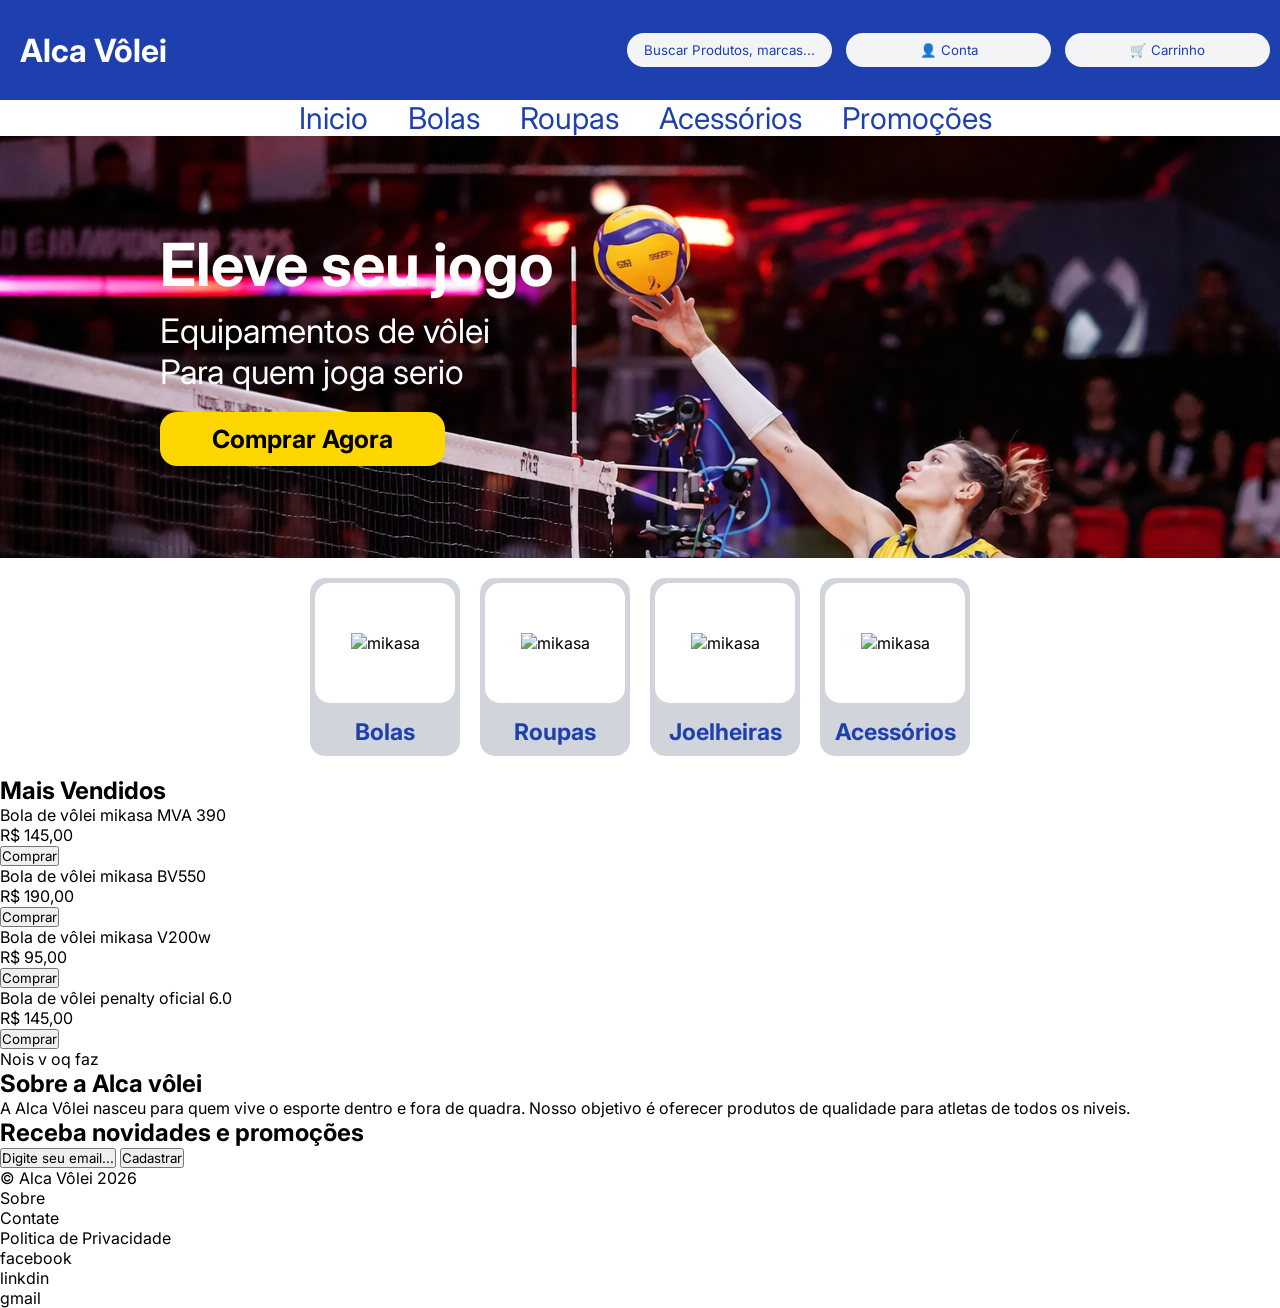
==== index.html @ a42b6f54 "Adicionando o projeto" ====
<!DOCTYPE html>
<html lang="pt-BR">
<head>
    <meta charset="UTF-8">
    <meta name="viewport" content="width=device-width, initial-scale=1.0">
    <title>AlcaVôlei</title>
    <link rel="stylesheet" href="./css/style.css">
</head>
<body>
    <header>
        <h1>Alca Vôlei</h1>
        <div>
            <button>Buscar Produtos, marcas...</button>
            <button>👤 Conta</button>
            <button>🛒 Carrinho</button>
        </div>
    </header>
    <main>
        <section>
            <ul>
                <li>Inicio</li>
                <li>Bolas</li>
                <li>Roupas</li>
                <li>Acessórios</li>
                <li>Promoções</li>
            </ul>
        </section>
        <section class="secaoCartaz">
            <div>
                <h2>Eleve seu jogo</h2>
                <p>Equipamentos de vôlei <br> Para quem joga serio</p>
                <button>Comprar Agora</button>
            </div>
        </section>
        <section class="cardsRapidos">
            <div class="cads">
                <div class="fotoContainer">
                    <img src="https://cdn.vnda.com.br/780x/mikasa/2023/03/03/09_41_13_867_bola_de_voleibol_mikasa_v350w_padrao_fivb_48014010_1_20200925120943.jpg?v=1677847273" alt="mikasa">
                </div>
                <p>Bolas</p>
            </div>
            <div class="cads">
                <div class="fotoContainer">
                    <img src="https://imgcentauro-a.akamaihd.net/230x230/M179DA08A1.jpg" alt="mikasa">
                </div>
                <p>Roupas</p>
            </div>
            <div class="cads">
                <div class="fotoContainer">
                    <img src="https://m.media-amazon.com/images/I/61Yv4VQfVuL.jpg" alt="mikasa">
                </div>
                <p>Joelheiras</p>
            </div>
            <div class="cads">
                <div class="fotoContainer">
                    <img src="https://m.media-amazon.com/images/I/71VRoeWnkaL._AC_UF1000,1000_QL80_.jpg" alt="mikasa">
                </div>
                <p>Acessórios</p>
            </div>
        </section>
        <section>
            <h2>Mais Vendidos</h2>
            <div>
                <div>
                    <p>Bola de vôlei mikasa
                        MVA 390
                    </p>
                    <p>R$ 145,00</p>
                    <button>Comprar</button>
                </div>
                <div>
                    <p>Bola de vôlei mikasa
                        BV550
                    </p>
                    <p>R$ 190,00</p>
                    <button>Comprar</button>
                </div>
                <div>
                    <p>Bola de vôlei mikasa
                        V200w
                    </p>
                    <p>R$ 95,00</p>
                    <button>Comprar</button>
                </div>
                <div>
                    <p>Bola de vôlei penalty
                        oficial 6.0
                    </p>
                    <p>R$ 145,00</p>
                    <button>Comprar</button>
                </div>
            </div>
        </section>
        <section>
            <p>Nois v oq faz</p>
        </section>
        <section>
            <h2>Sobre a Alca vôlei</h2>
            <p>A Alca Vôlei nasceu para quem vive o esporte dentro e fora de quadra.
                Nosso objetivo é oferecer produtos de qualidade para atletas de todos os niveis.
            </p>
        </section>
        <section>
            <h2>Receba novidades e promoções</h2>
            <button>Digite seu email...</button>
            <button>Cadastrar</button>
        </section>
    </main>
    <footer>
        <p>© Alca Vôlei 2026</p>
        <p>Sobre</p>
        <p>Contate</p>
        <p>Politica de Privacidade</p>
        <div>
            facebook
        </div>
        <div>
            linkdin
        </div>
        <div>
            gmail
        </div>
    </footer>
</body>
</html>
---- css/style.css ----
@import url('https://fonts.googleapis.com/css2?family=Inter:ital,opsz,wght@0,14..32,100..900;1,14..32,100..900&display=swap');

* {
    margin: 0;
    padding: 0;
    box-sizing: border-box;
    font-family: inter;
}

header {
    background-color: #1E40AF;
    color: #FFFFFF;
    display: flex;
    flex-direction: row;
    justify-content: space-between;
    height: 100px;
    align-items: center;
}

header h1 {
    margin-left: 20px;
}

header button {
    background-color: #F3F4F6;
    color: #1E40AF;
    border: none;
}

header div button {
    width: 205px;
    height: 34px;
    border-radius: 20px;
    margin-right: 10px;
}

ul {
    display: flex;
    flex-direction: row;
    justify-content: center;
    gap: 30px;
}

ul li {
    list-style: none;
    padding-left: 10px;
    color: #1E40AF;
    font-size: 30px;
}

.secaoCartaz {
    background-image: url("../img/IMGfundo.png");
    background-repeat: no-repeat;
    height: 422px;
    color: #FFFFFF;
    display: flex;
    align-items: center;
}

.secaoCartaz div {
    width: 70%;
    padding-left: 160px;
}

.secaoCartaz div h2 {
    font-size: 59.43px;
}

.secaoCartaz div p {
    margin-top: 10px;
    font-size: 33.74px;
}

.secaoCartaz div button {
    width: 285px;
    height: 54px;
    border-radius: 17px;
    margin-right: 10px;
    border: none;
    margin-top: 20px;
    background-color: #FFD700;
    font-size: 25px;
    font-weight: bold;
}

.cardsRapidos {
    display: flex;
    gap: 20px;
    justify-content: center;
    padding: 20px;
}

.cads {
    display: flex;
    flex-direction: column;
    width: 150px;
    background-color: #D1D5DB;
    border-radius: 15px;
    overflow: hidden;
    text-align: center;
}

.fotoContainer {
    background-color: #FFFFFF;
    padding: 10px;
    height: 120px;
    display: flex;
    align-items: center;
    justify-content: center;
    border-radius: 15px;
    margin: 5px;
}

.cads img {
    max-width: 100%;
    max-height: 100%;
    object-fit: contain;
}

.cads p {
    margin: 10px 0;
    font-weight: bold;
    color: #1E40AF;
    font-size: 23px;
}
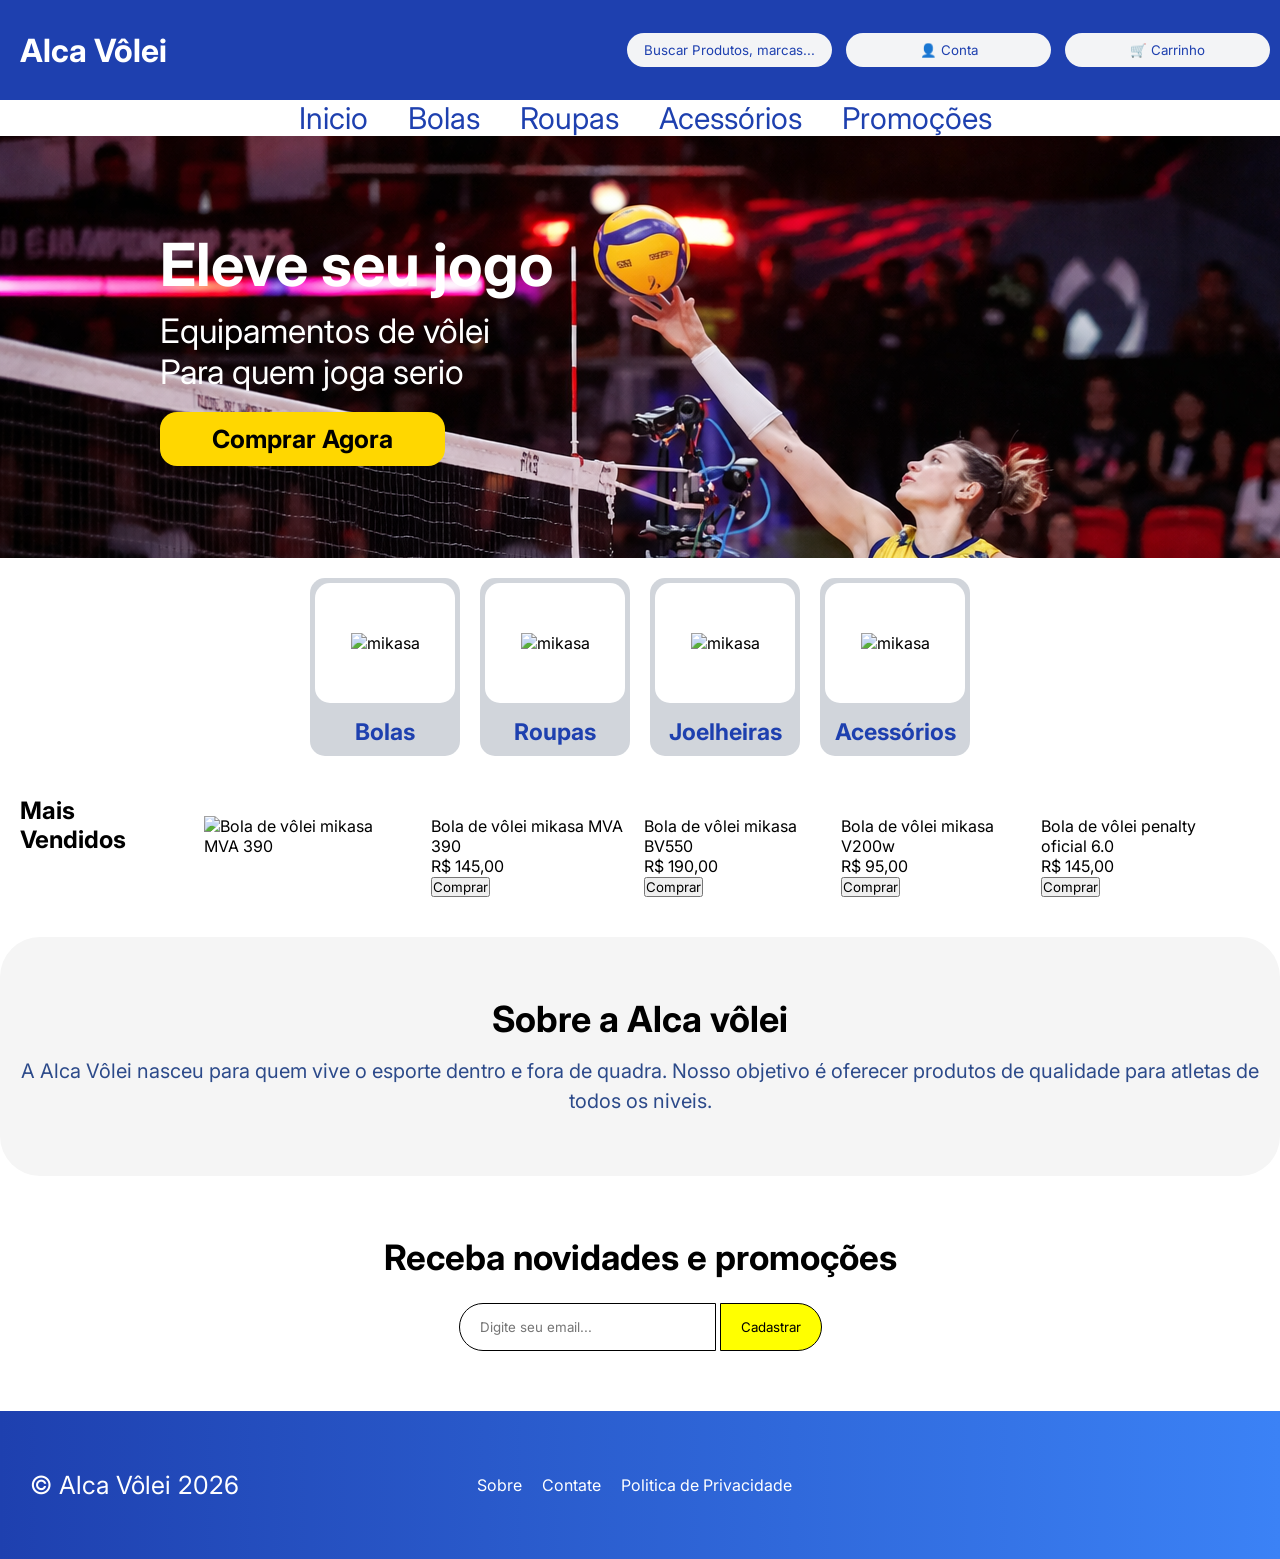
==== commit 247b99fd: "estilização das ultimas section" ====
--- a/index.html
+++ b/index.html
@@ -58,9 +58,14 @@
                 <p>Acessórios</p>
             </div>
         </section>
-        <section>
+        
+        <section class="maisVendidos">
             <h2>Mais Vendidos</h2>
-            <div>
+            
+            <div class="maisVendidos">
+                <div class="">
+                    <img src="https://cdn.vnda.com.br/mikasa/2023/03/03/09_41_13_438_bola_de_volei_mikasa_mva390_padrao_fivb_47650181_1_20200925120744.jpg?v=1677847273" alt="Bola de vôlei mikasa MVA 390">
+                </div>
                 <div>
                     <p>Bola de vôlei mikasa
                         MVA 390
@@ -68,6 +73,7 @@
                     <p>R$ 145,00</p>
                     <button>Comprar</button>
                 </div>
+                
                 <div>
                     <p>Bola de vôlei mikasa
                         BV550
@@ -91,34 +97,31 @@
                 </div>
             </div>
         </section>
-        <section>
-            <p>Nois v oq faz</p>
-        </section>
-        <section>
+        <section class="sobre">
             <h2>Sobre a Alca vôlei</h2>
             <p>A Alca Vôlei nasceu para quem vive o esporte dentro e fora de quadra.
                 Nosso objetivo é oferecer produtos de qualidade para atletas de todos os niveis.
             </p>
         </section>
-        <section>
+        <section class="info">
             <h2>Receba novidades e promoções</h2>
-            <button>Digite seu email...</button>
-            <button>Cadastrar</button>
+            <div>
+                <input placeholder="Digite seu email..." type="email">
+                <button>Cadastrar</button>
+            </div>
         </section>
     </main>
     <footer>
-        <p>© Alca Vôlei 2026</p>
+        <p class="alca">© Alca Vôlei 2026</p>
+        <div class="informacao">
         <p>Sobre</p>
         <p>Contate</p>
         <p>Politica de Privacidade</p>
-        <div>
-            facebook
-        </div>
-        <div>
-            linkdin
-        </div>
-        <div>
-            gmail
+    </div>
+        <div class="links">
+            <img class="face" src="https://upload.wikimedia.org/wikipedia/commons/c/cd/Facebook_logo_%28square%29.png" alt="">
+            <img class="din" src="https://store-images.s-microsoft.com/image/apps.31120.9007199266245564.44dc7699-748d-4c34-ba5e-d04eb48f7960.bc4172bd-63f0-455a-9acd-5457f44e4473?h=210" alt="">
+            <img class="gmail" src="https://encrypted-tbn0.gstatic.com/images?q=tbn:ANd9GcS4vtphMtxRWfK6nO2CIbGfSETyEs79Dr6oPw&s" alt="">
         </div>
     </footer>
 </body>
--- a/css/style.css
+++ b/css/style.css
@@ -123,3 +123,103 @@
     color: #1E40AF;
     font-size: 23px;
 }
+
+.sobre {
+    background-color: #f5f5f5;
+    padding: 60px 20px;
+    text-align: center;
+    border-radius: 40px;
+}
+
+.sobre h2 {
+    font-size: 36px;
+    color: black;
+    margin-bottom: 15px;
+}
+
+.sobre p {
+    font-size: 20px;
+    color: #2c4a8a;
+    margin: 0 auto;
+    line-height: 1.5;
+}
+
+.info {
+    padding: 60px 30px;
+    text-align: center;      
+}
+
+.info h2 {
+    margin-bottom: 25px;
+    font-size: 35px;
+}
+
+.info input {
+    padding: 15px 20px 15px;
+    border: none;
+    border: solid 0.5px;
+    border-top-left-radius: 30px;
+    border-bottom-left-radius: 30px;
+}
+
+.info button {
+    padding: 15px 20px 15px;
+    border-top-right-radius: 30px;
+    border-bottom-right-radius: 30px;
+    border: none;
+    border: solid 0.1px;
+    background-color: yellow;
+}
+
+.maisVendidos {
+    display: flex;
+    gap: 20px;
+    justify-content: center;
+    padding: 20px;
+}
+
+.maisVendidos img {
+    width: 100px;
+}
+
+footer {
+    background-image: linear-gradient(to right, #1E40AF, #3B82F6);
+    color: white;
+    display: flex;
+    flex-direction: row;
+    justify-content: space-between;
+    align-items: center;
+    height: 148px;
+}
+
+.informacao {
+    display: flex;
+    gap: 20px;
+}
+
+.links {
+    display: flex;
+    gap: 20px;
+}
+
+.face {
+    width: 60px;
+    border-radius: 50px;
+    
+}
+
+.din {
+    width: 60px;
+    border-radius: 50px;
+}
+
+.gmail {
+    width: 60px;
+    border-radius: 50px;
+    margin-right: 30px;
+}
+
+.alca {
+    font-size: 25px;
+    padding-left: 30px;
+}
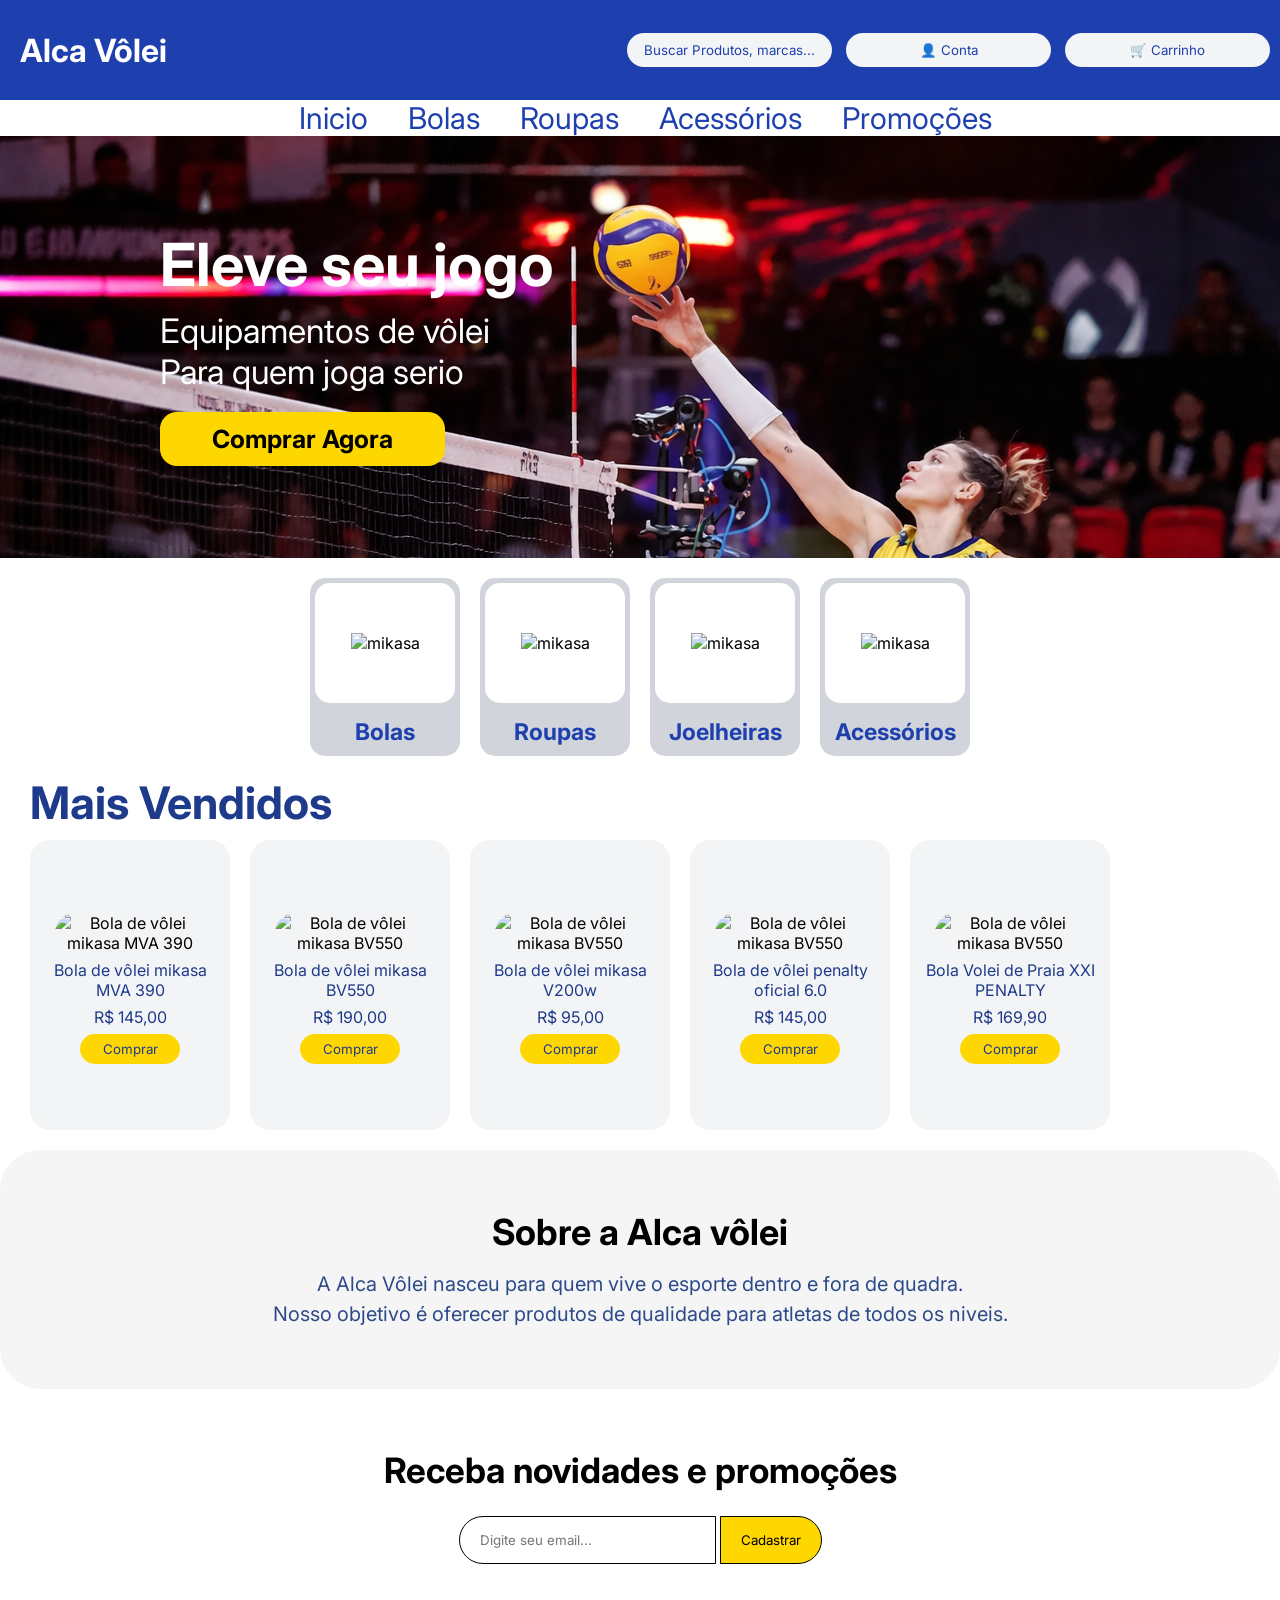
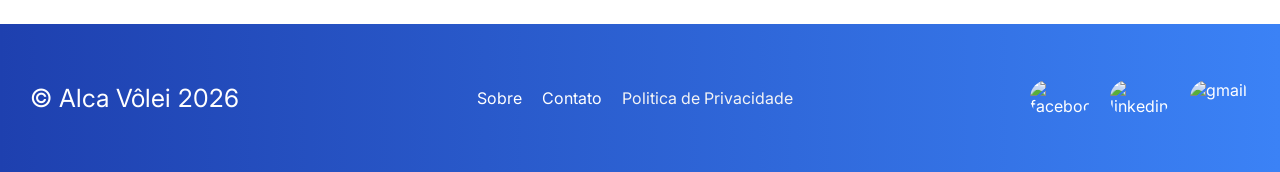
==== commit 3a164305: "mais vendidos finalizado" ====
--- a/index.html
+++ b/index.html
@@ -18,92 +18,118 @@
     <main>
         <section>
             <ul>
-                <li>Inicio</li>
-                <li>Bolas</li>
-                <li>Roupas</li>
-                <li>Acessórios</li>
-                <li>Promoções</li>
+                <li><a href="./index.html">Inicio</a></li>
+                <li><a href="">Bolas</a></li>
+                <li><a href="">Roupas</a></li>
+                <li><a href="">Acessórios</a></li>
+                <li><a href="">Promoções</a></li>
             </ul>
         </section>
-        <section class="secaoCartaz">
+        <section class="cartaz">
             <div>
                 <h2>Eleve seu jogo</h2>
                 <p>Equipamentos de vôlei <br> Para quem joga serio</p>
                 <button>Comprar Agora</button>
             </div>
         </section>
-        <section class="cardsRapidos">
-            <div class="cads">
+        <section class="categorias-atalho">
+            <div class="card-categoria">
                 <div class="fotoContainer">
                     <img src="https://cdn.vnda.com.br/780x/mikasa/2023/03/03/09_41_13_867_bola_de_voleibol_mikasa_v350w_padrao_fivb_48014010_1_20200925120943.jpg?v=1677847273" alt="mikasa">
                 </div>
                 <p>Bolas</p>
             </div>
-            <div class="cads">
+            <div class="card-categoria">
                 <div class="fotoContainer">
                     <img src="https://imgcentauro-a.akamaihd.net/230x230/M179DA08A1.jpg" alt="mikasa">
                 </div>
                 <p>Roupas</p>
             </div>
-            <div class="cads">
+            <div class="card-categoria">
                 <div class="fotoContainer">
                     <img src="https://m.media-amazon.com/images/I/61Yv4VQfVuL.jpg" alt="mikasa">
                 </div>
                 <p>Joelheiras</p>
             </div>
-            <div class="cads">
+            <div class="card-categoria">
                 <div class="fotoContainer">
                     <img src="https://m.media-amazon.com/images/I/71VRoeWnkaL._AC_UF1000,1000_QL80_.jpg" alt="mikasa">
                 </div>
                 <p>Acessórios</p>
             </div>
         </section>
-        
-        <section class="maisVendidos">
+        <section class="vitrine-destaque">
             <h2>Mais Vendidos</h2>
-            
-            <div class="maisVendidos">
-                <div class="">
-                    <img src="https://cdn.vnda.com.br/mikasa/2023/03/03/09_41_13_438_bola_de_volei_mikasa_mva390_padrao_fivb_47650181_1_20200925120744.jpg?v=1677847273" alt="Bola de vôlei mikasa MVA 390">
+            <div class="card-venda">
+                <div class="produto-item">
+                    <div class="box-img">
+                        <img src="https://cdn.vnda.com.br/mikasa/2023/03/03/09_41_13_438_bola_de_volei_mikasa_mva390_padrao_fivb_47650181_1_20200925120744.jpg?v=1677847273" alt="Bola de vôlei mikasa MVA 390">
+                    </div>
+                    <div class="info-venda">
+                        <p>Bola de vôlei mikasa <br>
+                            MVA 390
+                        </p>
+                        <p class="preco">R$ 145,00</p>
+                        <button>Comprar</button>
+                    </div>
                 </div>
-                <div>
-                    <p>Bola de vôlei mikasa
-                        MVA 390
-                    </p>
-                    <p>R$ 145,00</p>
-                    <button>Comprar</button>
+                <div class="produto-item">
+                    <div class="box-img">
+                        <img src="https://rihappy.vtexassets.com/arquivos/ids/6520570-800-auto?v=638622243681170000&width=800&height=auto&aspect=true" alt="Bola de vôlei mikasa BV550">
+                    </div>
+                    <div class="info-venda">
+                        <p>Bola de vôlei mikasa
+                            BV550
+                        </p>
+                        <p class="preco">R$ 190,00</p>
+                        <button>Comprar</button>
+                    </div>
                 </div>
-                
-                <div>
-                    <p>Bola de vôlei mikasa
-                        BV550
-                    </p>
-                    <p>R$ 190,00</p>
-                    <button>Comprar</button>
+                <div class="produto-item">
+                    <div class="box-img">
+                        <img src="https://www.atacadoaesportiva.com.br/wp-content/uploads/2021/03/v200w.jpg" alt="Bola de vôlei mikasa BV550">
+                    </div>
+                    <div class="info-venda">
+                        <p>Bola de vôlei mikasa
+                            V200w
+                        </p>
+                        <p class="preco">R$ 95,00</p>
+                        <button>Comprar</button>
+                    </div>
                 </div>
-                <div>
-                    <p>Bola de vôlei mikasa
-                        V200w
-                    </p>
-                    <p>R$ 95,00</p>
-                    <button>Comprar</button>
+                <div class="produto-item">
+                    <div class="box-img">
+                        <img src="https://carrefourbr.vtexassets.com/arquivos/ids/3736542/MP22416282_1.jpg?v=637282741994600000" alt="Bola de vôlei mikasa BV550">
+                    </div>
+                    <div class="info-venda">
+                        <p>Bola de vôlei penalty
+                            oficial 6.0
+                        </p>
+                        <p class="preco">R$ 145,00</p>
+                        <button>Comprar</button>
+                    </div>
                 </div>
-                <div>
-                    <p>Bola de vôlei penalty
-                        oficial 6.0
-                    </p>
-                    <p>R$ 145,00</p>
-                    <button>Comprar</button>
+                <div class="produto-item">
+                    <div class="box-img">
+                        <img src="https://images.tcdn.com.br/img/img_prod/1233679/bola_volei_de_praia_xxi_521320_penalty_3431_1_129218fdca8a23920ca0b16a8da51310.jpg" alt="Bola de vôlei mikasa BV550">
+                    </div>
+                    <div class="info-venda">
+                        <p>Bola Volei de Praia XXI 
+                            PENALTY
+                        </p>
+                        <p class="preco">R$ 169,90</p>
+                        <button>Comprar</button>
+                    </div>
                 </div>
             </div>
         </section>
         <section class="sobre">
             <h2>Sobre a Alca vôlei</h2>
-            <p>A Alca Vôlei nasceu para quem vive o esporte dentro e fora de quadra.
+            <p>A Alca Vôlei nasceu para quem vive o esporte dentro e fora de quadra. <br>
                 Nosso objetivo é oferecer produtos de qualidade para atletas de todos os niveis.
             </p>
         </section>
-        <section class="info">
+        <section class="login">
             <h2>Receba novidades e promoções</h2>
             <div>
                 <input placeholder="Digite seu email..." type="email">
@@ -113,15 +139,15 @@
     </main>
     <footer>
         <p class="alca">© Alca Vôlei 2026</p>
-        <div class="informacao">
-        <p>Sobre</p>
-        <p>Contate</p>
-        <p>Politica de Privacidade</p>
-    </div>
+        <div class="paginas">
+            <p>Sobre</p>
+            <p>Contato</p>
+            <p><a href="https://www.amazon.com.br/gp/help/customer/display.html?nodeId=GX7NJQ4ZB8MHFRNJ&ld=NSGoogle&ldStackingCodes=NSGoogle&initialSessionID=147-3253742-1198221&pageName=BR:SD:SOA-others">Politica de Privacidade</a></p>
+        </div>
         <div class="links">
-            <img class="face" src="https://upload.wikimedia.org/wikipedia/commons/c/cd/Facebook_logo_%28square%29.png" alt="">
-            <img class="din" src="https://store-images.s-microsoft.com/image/apps.31120.9007199266245564.44dc7699-748d-4c34-ba5e-d04eb48f7960.bc4172bd-63f0-455a-9acd-5457f44e4473?h=210" alt="">
-            <img class="gmail" src="https://encrypted-tbn0.gstatic.com/images?q=tbn:ANd9GcS4vtphMtxRWfK6nO2CIbGfSETyEs79Dr6oPw&s" alt="">
+            <img class="face" src="https://upload.wikimedia.org/wikipedia/commons/c/cd/Facebook_logo_%28square%29.png" alt="facebook">
+            <img class="din" src="https://store-images.s-microsoft.com/image/apps.31120.9007199266245564.44dc7699-748d-4c34-ba5e-d04eb48f7960.bc4172bd-63f0-455a-9acd-5457f44e4473?h=210" alt="linkedin">
+            <img class="gmail" src="https://encrypted-tbn0.gstatic.com/images?q=tbn:ANd9GcS4vtphMtxRWfK6nO2CIbGfSETyEs79Dr6oPw&s" alt="gmail">
         </div>
     </footer>
 </body>
--- a/css/style.css
+++ b/css/style.css
@@ -41,14 +41,24 @@
     gap: 30px;
 }
 
-ul li {
+li {
     list-style: none;
     padding-left: 10px;
     color: #1E40AF;
     font-size: 30px;
 }
 
-.secaoCartaz {
+li a {
+    text-decoration: none;
+    color: #1e40af;
+    transition: 0.3;
+}
+
+li a:hover {
+    color: #FFD700;
+}
+
+.cartaz {
     background-image: url("../img/IMGfundo.png");
     background-repeat: no-repeat;
     height: 422px;
@@ -57,21 +67,21 @@
     align-items: center;
 }
 
-.secaoCartaz div {
+.cartaz div {
     width: 70%;
     padding-left: 160px;
 }
 
-.secaoCartaz div h2 {
+.cartaz div h2 {
     font-size: 59.43px;
 }
 
-.secaoCartaz div p {
+.cartaz div p {
     margin-top: 10px;
     font-size: 33.74px;
 }
 
-.secaoCartaz div button {
+.cartaz div button {
     width: 285px;
     height: 54px;
     border-radius: 17px;
@@ -81,16 +91,22 @@
     background-color: #FFD700;
     font-size: 25px;
     font-weight: bold;
-}
-
-.cardsRapidos {
+    cursor: pointer;
+    transition: 0.3s ease;
+}
+
+.cartaz div button:hover {
+    transform: scale(1.1);
+}
+
+.categorias-atalho {
     display: flex;
     gap: 20px;
     justify-content: center;
     padding: 20px;
 }
 
-.cads {
+.card-categoria {
     display: flex;
     flex-direction: column;
     width: 150px;
@@ -98,6 +114,12 @@
     border-radius: 15px;
     overflow: hidden;
     text-align: center;
+    cursor: pointer;
+    transition: 0.3s ease;
+}
+
+.card-categoria:hover {
+    transform: scale(1.1);
 }
 
 .fotoContainer {
@@ -111,13 +133,13 @@
     margin: 5px;
 }
 
-.cads img {
+.card-categoria img {
     max-width: 100%;
     max-height: 100%;
     object-fit: contain;
 }
 
-.cads p {
+.card-categoria p {
     margin: 10px 0;
     font-weight: bold;
     color: #1E40AF;
@@ -129,6 +151,7 @@
     padding: 60px 20px;
     text-align: center;
     border-radius: 40px;
+    margin-top: 20px;
 }
 
 .sobre h2 {
@@ -144,17 +167,17 @@
     line-height: 1.5;
 }
 
-.info {
+.login {
     padding: 60px 30px;
     text-align: center;      
 }
 
-.info h2 {
+.login h2 {
     margin-bottom: 25px;
     font-size: 35px;
 }
 
-.info input {
+.login input {
     padding: 15px 20px 15px;
     border: none;
     border: solid 0.5px;
@@ -162,25 +185,90 @@
     border-bottom-left-radius: 30px;
 }
 
-.info button {
+.login button {
     padding: 15px 20px 15px;
     border-top-right-radius: 30px;
     border-bottom-right-radius: 30px;
     border: none;
     border: solid 0.1px;
-    background-color: yellow;
-}
-
-.maisVendidos {
-    display: flex;
+    background-color: #FFD700;
+}
+
+.vitrine-destaque {
+    display: flex;
+    flex-direction: column;
+    padding-left: 30px;
+}
+
+.vitrine-destaque h2 {
+    color: #1E3a8a;
+    font-size: 44.8px;
+    
+}
+
+.card-venda {
+    display: flex;
+    flex-direction: row;
     gap: 20px;
-    justify-content: center;
-    padding: 20px;
-}
-
-.maisVendidos img {
+    margin-top: 10px;
+}
+
+.produto-item {
+    display: flex;
+    flex-direction: column;
+    background-color: #F3F4F6;
+    width: 200px;
+    height: 290px;
+    border-radius: 20px;
+    overflow: hidden;
+    text-align: center;
+    align-items: center;
+    justify-content: center;
+    cursor: pointer;
+    transition: 0.3s ease;
+}
+
+.produto-item:hover {
+    transform: scale(1.1);
+}
+
+.box-img {
+    max-width: 75%;
+    max-height: 100%;
+    object-fit: contain;
+
+}
+
+.box-img img {
+    width: 100%;
+    border-radius: 20px;
+    margin-top: 7px;
+}
+
+.info-venda {
+    margin-top: 7px;
+    justify-content: center;
+    align-items: center;
+}
+
+.info-venda {
+    color: #1E3a8a;
+}
+
+.preco {
+    margin-top: 7px;
+}
+
+.info-venda button {
+    background-color: #FFD700;
+    border: none;
     width: 100px;
-}
+    height: 30px;
+    border-radius: 20px;
+    color: #1E3a8a;
+    margin-top: 7px;
+}
+
 
 footer {
     background-image: linear-gradient(to right, #1E40AF, #3B82F6);
@@ -192,9 +280,19 @@
     height: 148px;
 }
 
-.informacao {
+.paginas {
     display: flex;
     gap: 20px;
+}
+
+.paginas a {
+    text-decoration: none;
+    color: #F3F4F6;
+}
+
+.alca {
+    font-size: 25px;
+    padding-left: 30px;
 }
 
 .links {
@@ -218,8 +316,3 @@
     border-radius: 50px;
     margin-right: 30px;
 }
-
-.alca {
-    font-size: 25px;
-    padding-left: 30px;
-}
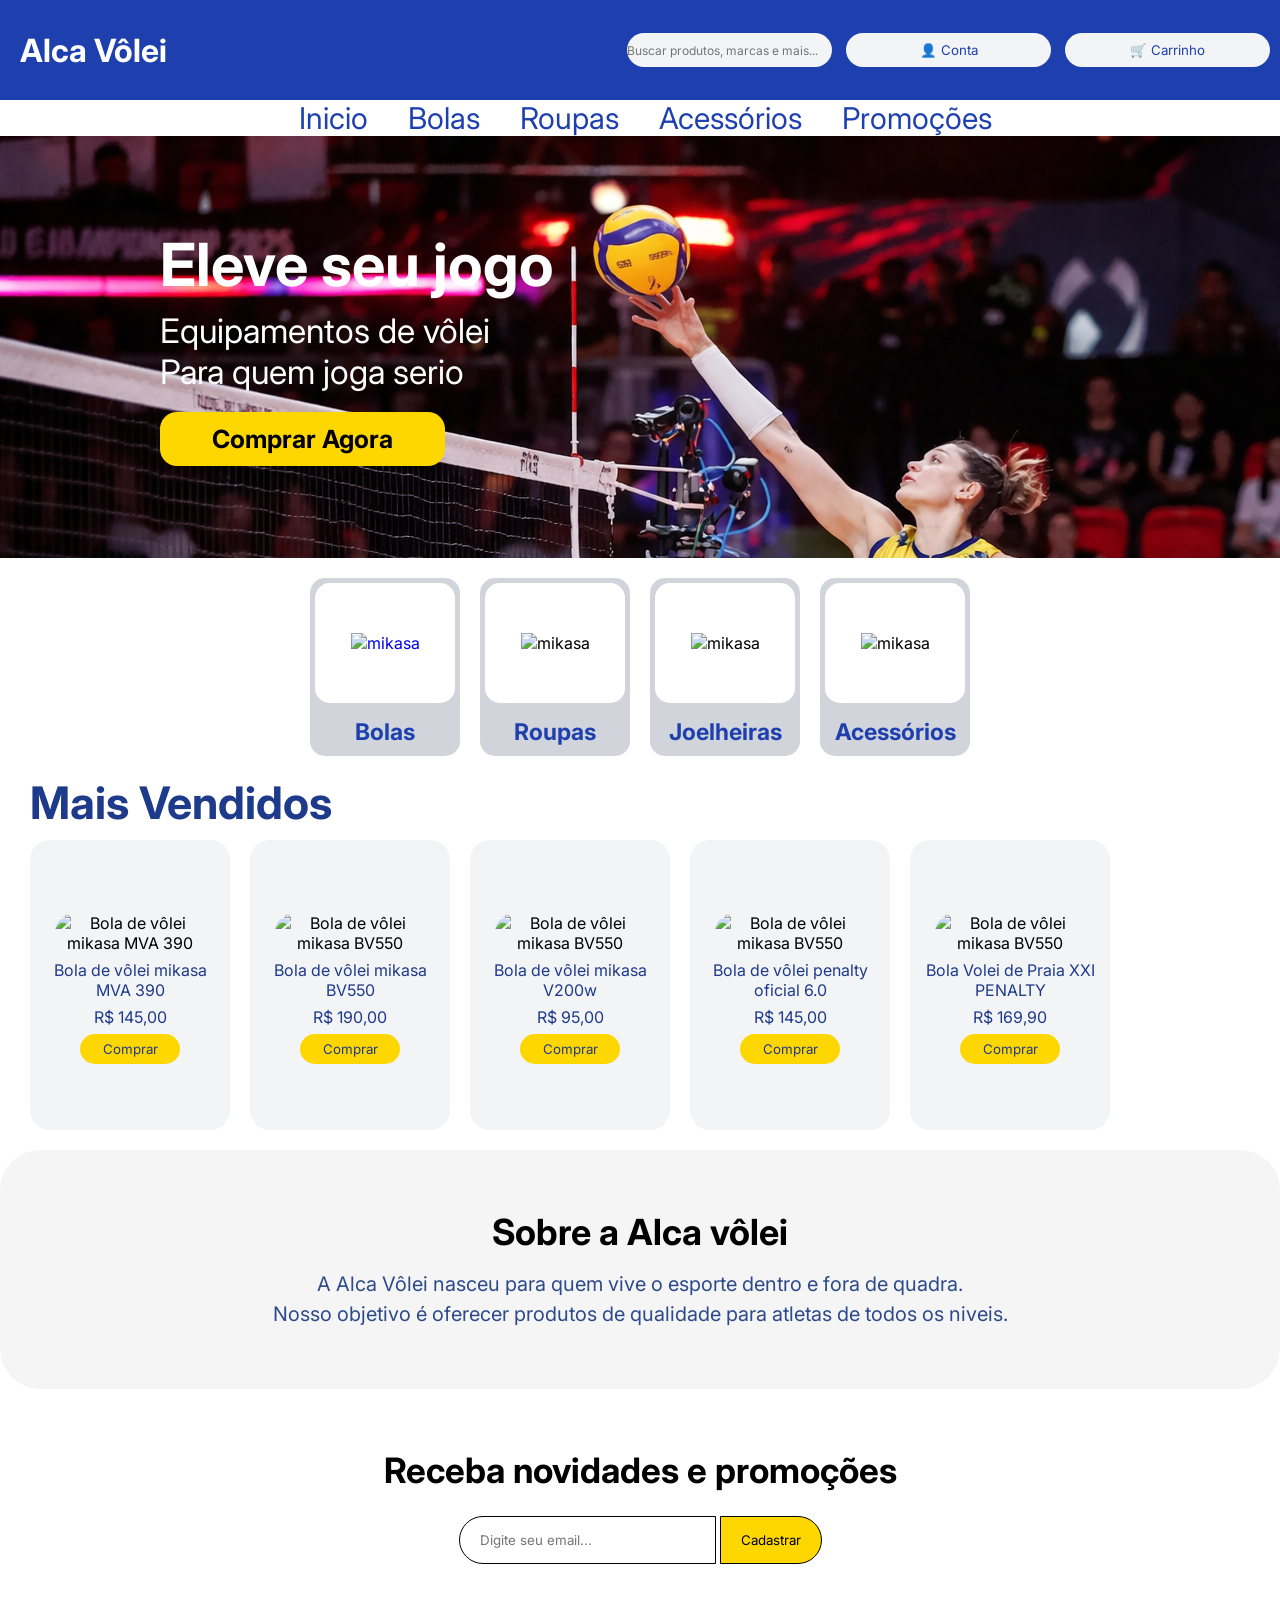
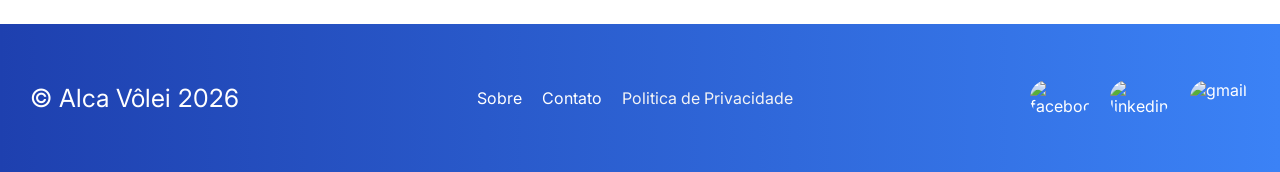
==== commit 84f5a315: "Adicionando a pagina login, pagina bolas finalizada" ====
--- a/index.html
+++ b/index.html
@@ -10,8 +10,8 @@
     <header>
         <h1>Alca Vôlei</h1>
         <div>
-            <button>Buscar Produtos, marcas...</button>
-            <button>👤 Conta</button>
+            <input type="text" placeholder="Buscar produtos, marcas e mais...">
+            <a href="./paginas/login.html"><button>👤 Conta</button></a>
             <button>🛒 Carrinho</button>
         </div>
     </header>
@@ -19,7 +19,7 @@
         <section>
             <ul>
                 <li><a href="./index.html">Inicio</a></li>
-                <li><a href="">Bolas</a></li>
+                <li><a href="./paginas/bolas.html">Bolas</a></li>
                 <li><a href="">Roupas</a></li>
                 <li><a href="">Acessórios</a></li>
                 <li><a href="">Promoções</a></li>
@@ -33,12 +33,14 @@
             </div>
         </section>
         <section class="categorias-atalho">
-            <div class="card-categoria">
-                <div class="fotoContainer">
-                    <img src="https://cdn.vnda.com.br/780x/mikasa/2023/03/03/09_41_13_867_bola_de_voleibol_mikasa_v350w_padrao_fivb_48014010_1_20200925120943.jpg?v=1677847273" alt="mikasa">
-                </div>
-                <p>Bolas</p>
-            </div>
+            <a href="./paginas/bolas.html">
+                    <div class="card-categoria">
+                        <div class="fotoContainer">
+                            <img src="https://cdn.vnda.com.br/780x/mikasa/2023/03/03/09_41_13_867_bola_de_voleibol_mikasa_v350w_padrao_fivb_48014010_1_20200925120943.jpg?v=1677847273" alt="mikasa">
+                        </div>
+                        <p>Bolas</p>
+                    </div>
+            </a>
             <div class="card-categoria">
                 <div class="fotoContainer">
                     <img src="https://imgcentauro-a.akamaihd.net/230x230/M179DA08A1.jpg" alt="mikasa">
--- a/css/style.css
+++ b/css/style.css
@@ -21,10 +21,18 @@
     margin-left: 20px;
 }
 
+header input {
+    background-color: #F3F4F6;
+    color: #1E40AF;
+    border: none;
+    cursor: pointer;
+}
+
 header button {
     background-color: #F3F4F6;
     color: #1E40AF;
     border: none;
+    cursor: pointer;
 }
 
 header div button {
@@ -32,6 +40,14 @@
     height: 34px;
     border-radius: 20px;
     margin-right: 10px;
+}
+
+header div input {
+    width: 205px;
+    height: 34px;
+    border-radius: 20px;
+    margin-right: 10px;
+    font-size: 12px;
 }
 
 ul {
@@ -104,6 +120,10 @@
     gap: 20px;
     justify-content: center;
     padding: 20px;
+}
+
+.categorias-atalho a {
+    text-decoration: none;
 }
 
 .card-categoria {
@@ -192,6 +212,7 @@
     border: none;
     border: solid 0.1px;
     background-color: #FFD700;
+    cursor: pointer;
 }
 
 .vitrine-destaque {
@@ -249,9 +270,6 @@
     margin-top: 7px;
     justify-content: center;
     align-items: center;
-}
-
-.info-venda {
     color: #1E3a8a;
 }
 
@@ -267,6 +285,7 @@
     border-radius: 20px;
     color: #1E3a8a;
     margin-top: 7px;
+    cursor: pointer;
 }
 
 
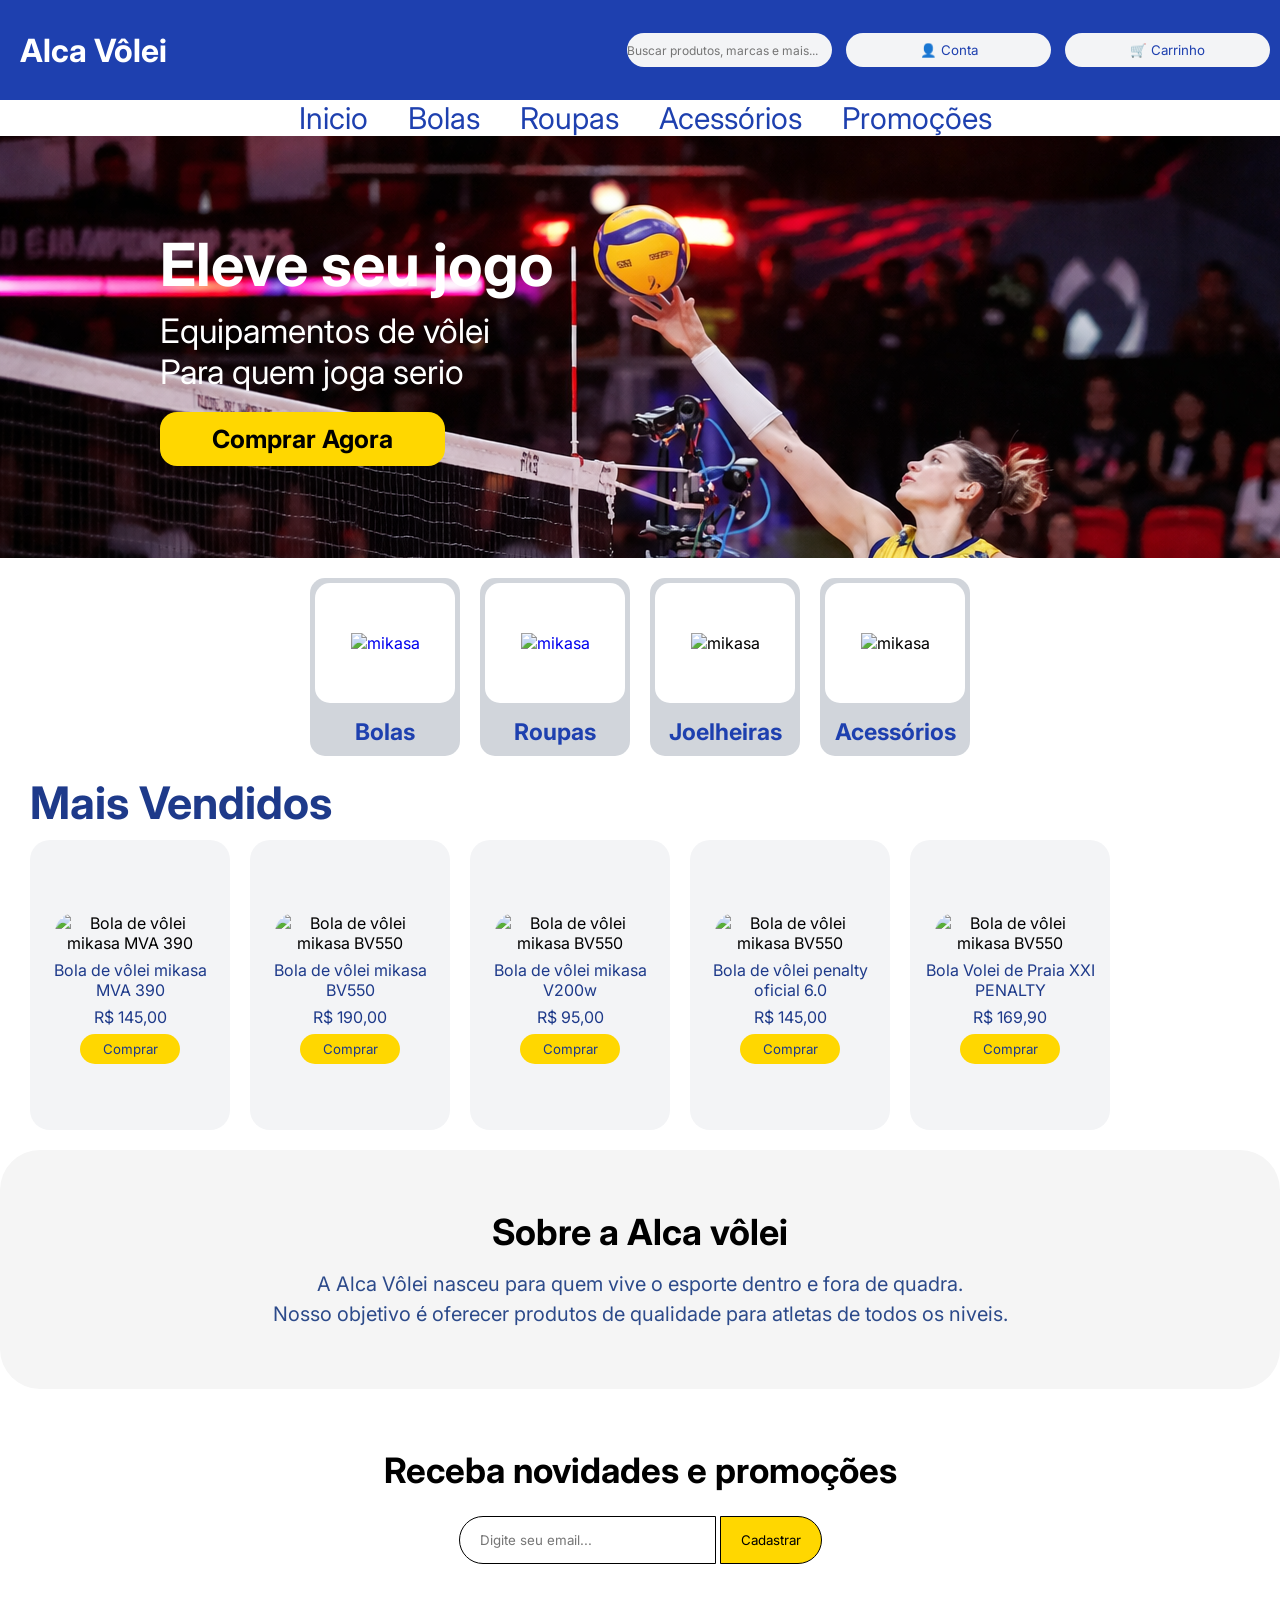
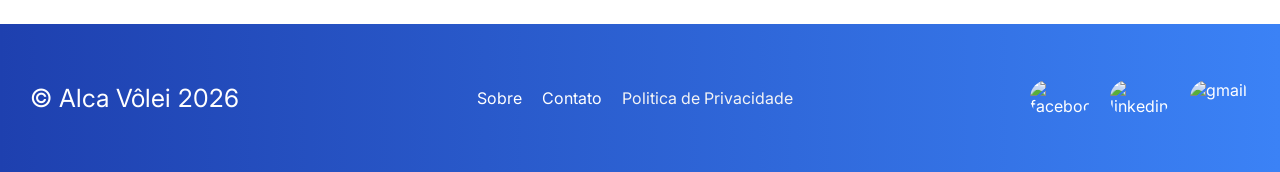
==== commit 12796b1c: "Finalizado a pagina de roupas" ====
--- a/index.html
+++ b/index.html
@@ -20,7 +20,7 @@
             <ul>
                 <li><a href="./index.html">Inicio</a></li>
                 <li><a href="./paginas/bolas.html">Bolas</a></li>
-                <li><a href="">Roupas</a></li>
+                <li><a href="./paginas/roupas.html">Roupas</a></li>
                 <li><a href="">Acessórios</a></li>
                 <li><a href="">Promoções</a></li>
             </ul>
@@ -41,12 +41,14 @@
                         <p>Bolas</p>
                     </div>
             </a>
-            <div class="card-categoria">
-                <div class="fotoContainer">
-                    <img src="https://imgcentauro-a.akamaihd.net/230x230/M179DA08A1.jpg" alt="mikasa">
+            <a href="./paginas/roupas.html">
+                <div class="card-categoria">
+                    <div class="fotoContainer">
+                        <img src="https://imgcentauro-a.akamaihd.net/230x230/M179DA08A1.jpg" alt="mikasa">
+                    </div>
+                    <p>Roupas</p>
                 </div>
-                <p>Roupas</p>
-            </div>
+            </a>
             <div class="card-categoria">
                 <div class="fotoContainer">
                     <img src="https://m.media-amazon.com/images/I/61Yv4VQfVuL.jpg" alt="mikasa">
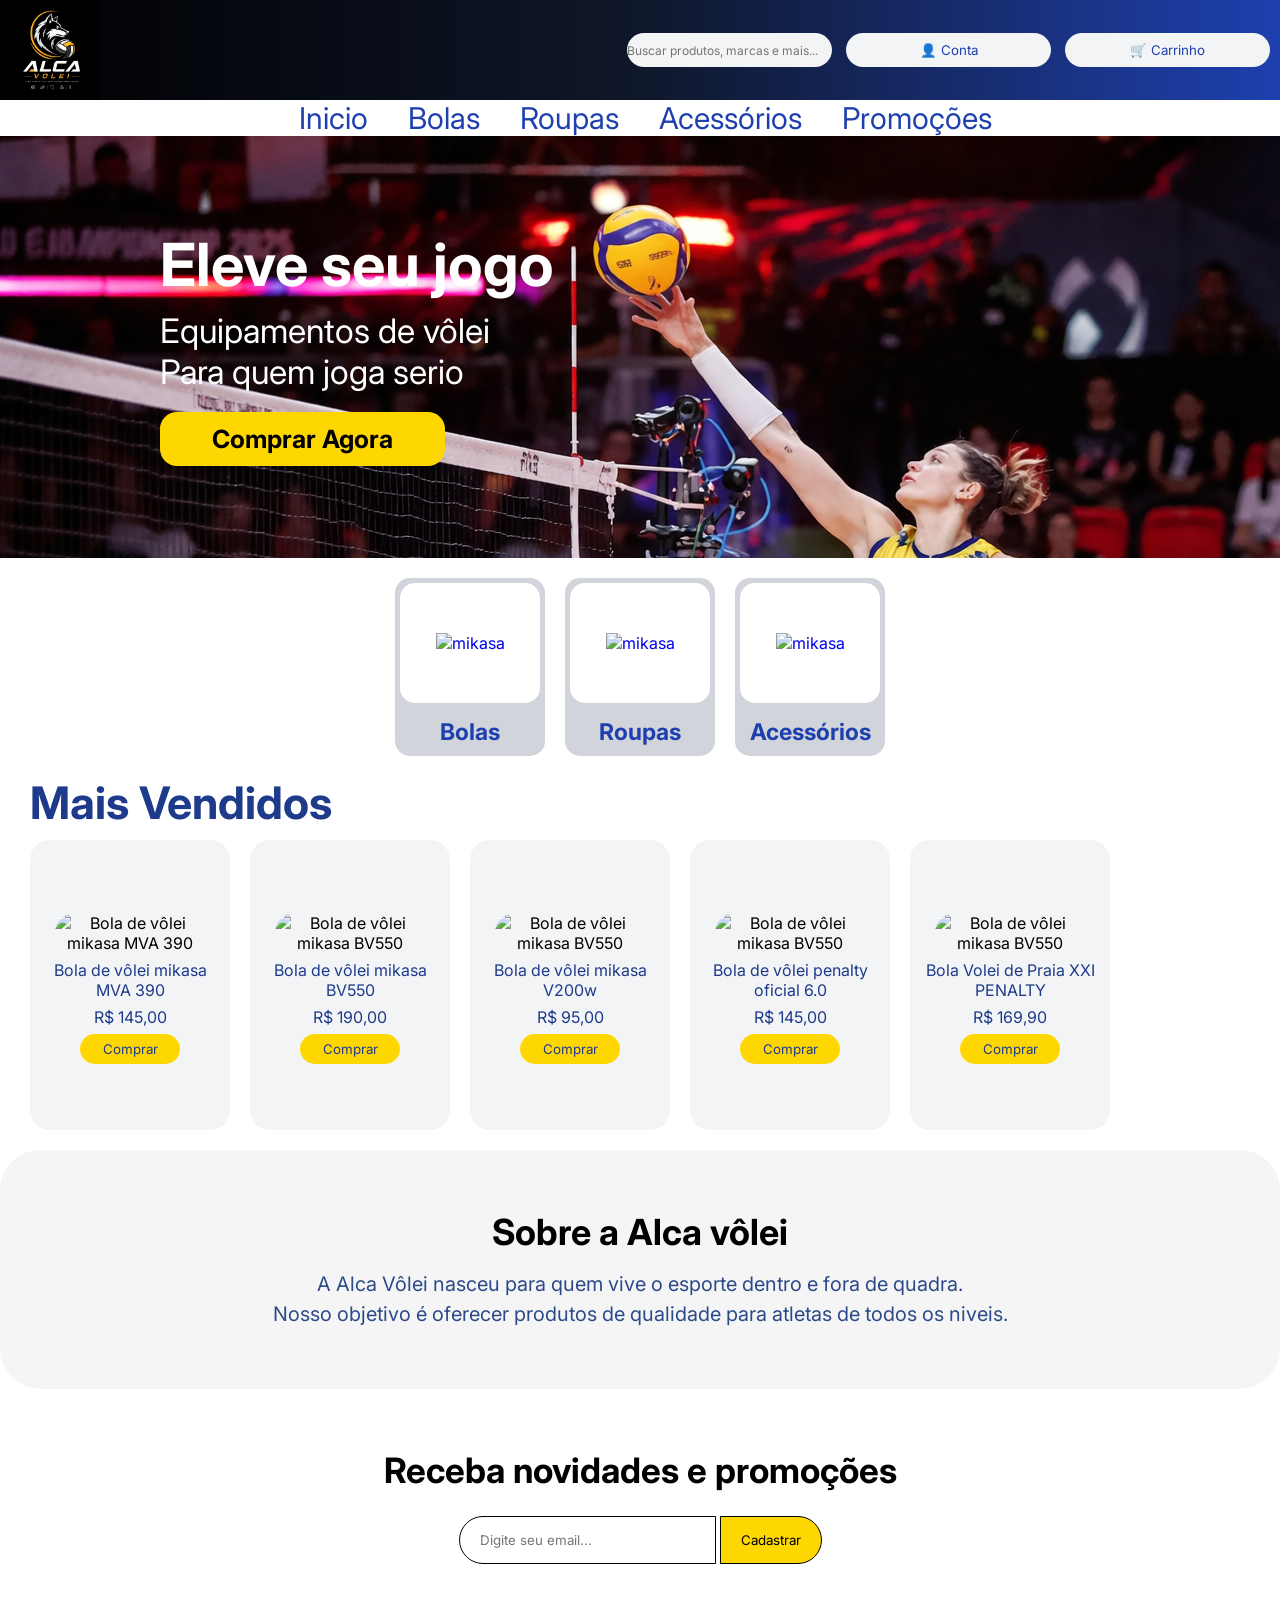
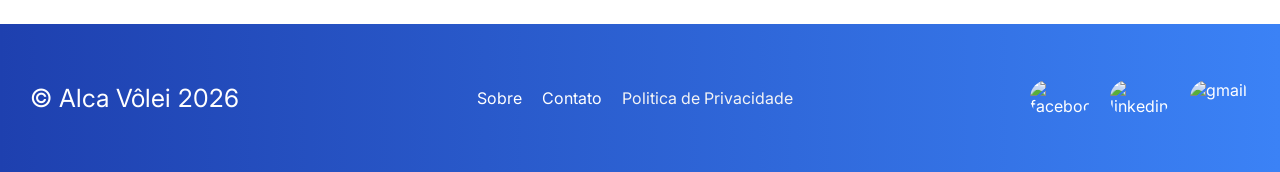
==== commit f8bd2d31: "Ajuste do header" ====
--- a/index.html
+++ b/index.html
@@ -8,10 +8,10 @@
 </head>
 <body>
     <header>
-        <h1>Alca Vôlei</h1>
+        <img src="./img/logo-AlcaVolei.jpeg" alt="logo">
         <div>
             <input type="text" placeholder="Buscar produtos, marcas e mais...">
-            <a href="./paginas/login.html"><button>👤 Conta</button></a>
+            <a href="./pages/login.html"><button>👤 Conta</button></a>
             <button>🛒 Carrinho</button>
         </div>
     </header>
@@ -19,9 +19,9 @@
         <section>
             <ul>
                 <li><a href="./index.html">Inicio</a></li>
-                <li><a href="./paginas/bolas.html">Bolas</a></li>
-                <li><a href="./paginas/roupas.html">Roupas</a></li>
-                <li><a href="">Acessórios</a></li>
+                <li><a href="./pages/bolas.html">Bolas</a></li>
+                <li><a href="./pages/roupas.html">Roupas</a></li>
+                <li><a href="./pages/acessorios.html">Acessórios</a></li>
                 <li><a href="">Promoções</a></li>
             </ul>
         </section>
@@ -33,7 +33,7 @@
             </div>
         </section>
         <section class="categorias-atalho">
-            <a href="./paginas/bolas.html">
+            <a href="./pages/bolas.html">
                     <div class="card-categoria">
                         <div class="fotoContainer">
                             <img src="https://cdn.vnda.com.br/780x/mikasa/2023/03/03/09_41_13_867_bola_de_voleibol_mikasa_v350w_padrao_fivb_48014010_1_20200925120943.jpg?v=1677847273" alt="mikasa">
@@ -41,7 +41,7 @@
                         <p>Bolas</p>
                     </div>
             </a>
-            <a href="./paginas/roupas.html">
+            <a href="./pages/roupas.html">
                 <div class="card-categoria">
                     <div class="fotoContainer">
                         <img src="https://imgcentauro-a.akamaihd.net/230x230/M179DA08A1.jpg" alt="mikasa">
@@ -49,18 +49,12 @@
                     <p>Roupas</p>
                 </div>
             </a>
-            <div class="card-categoria">
-                <div class="fotoContainer">
-                    <img src="https://m.media-amazon.com/images/I/61Yv4VQfVuL.jpg" alt="mikasa">
-                </div>
-                <p>Joelheiras</p>
-            </div>
-            <div class="card-categoria">
+            <a href="./pages/acessorios.html"><div class="card-categoria">
                 <div class="fotoContainer">
                     <img src="https://m.media-amazon.com/images/I/71VRoeWnkaL._AC_UF1000,1000_QL80_.jpg" alt="mikasa">
                 </div>
                 <p>Acessórios</p>
-            </div>
+            </div></a>
         </section>
         <section class="vitrine-destaque">
             <h2>Mais Vendidos</h2>
--- a/css/style.css
+++ b/css/style.css
@@ -8,7 +8,7 @@
 }
 
 header {
-    background-color: #1E40AF;
+    background: linear-gradient(to right, #000000, #0f172a, #1E40AF);
     color: #FFFFFF;
     display: flex;
     flex-direction: row;
@@ -17,8 +17,8 @@
     align-items: center;
 }
 
-header h1 {
-    margin-left: 20px;
+header img {
+    width: 100px;
 }
 
 header input {
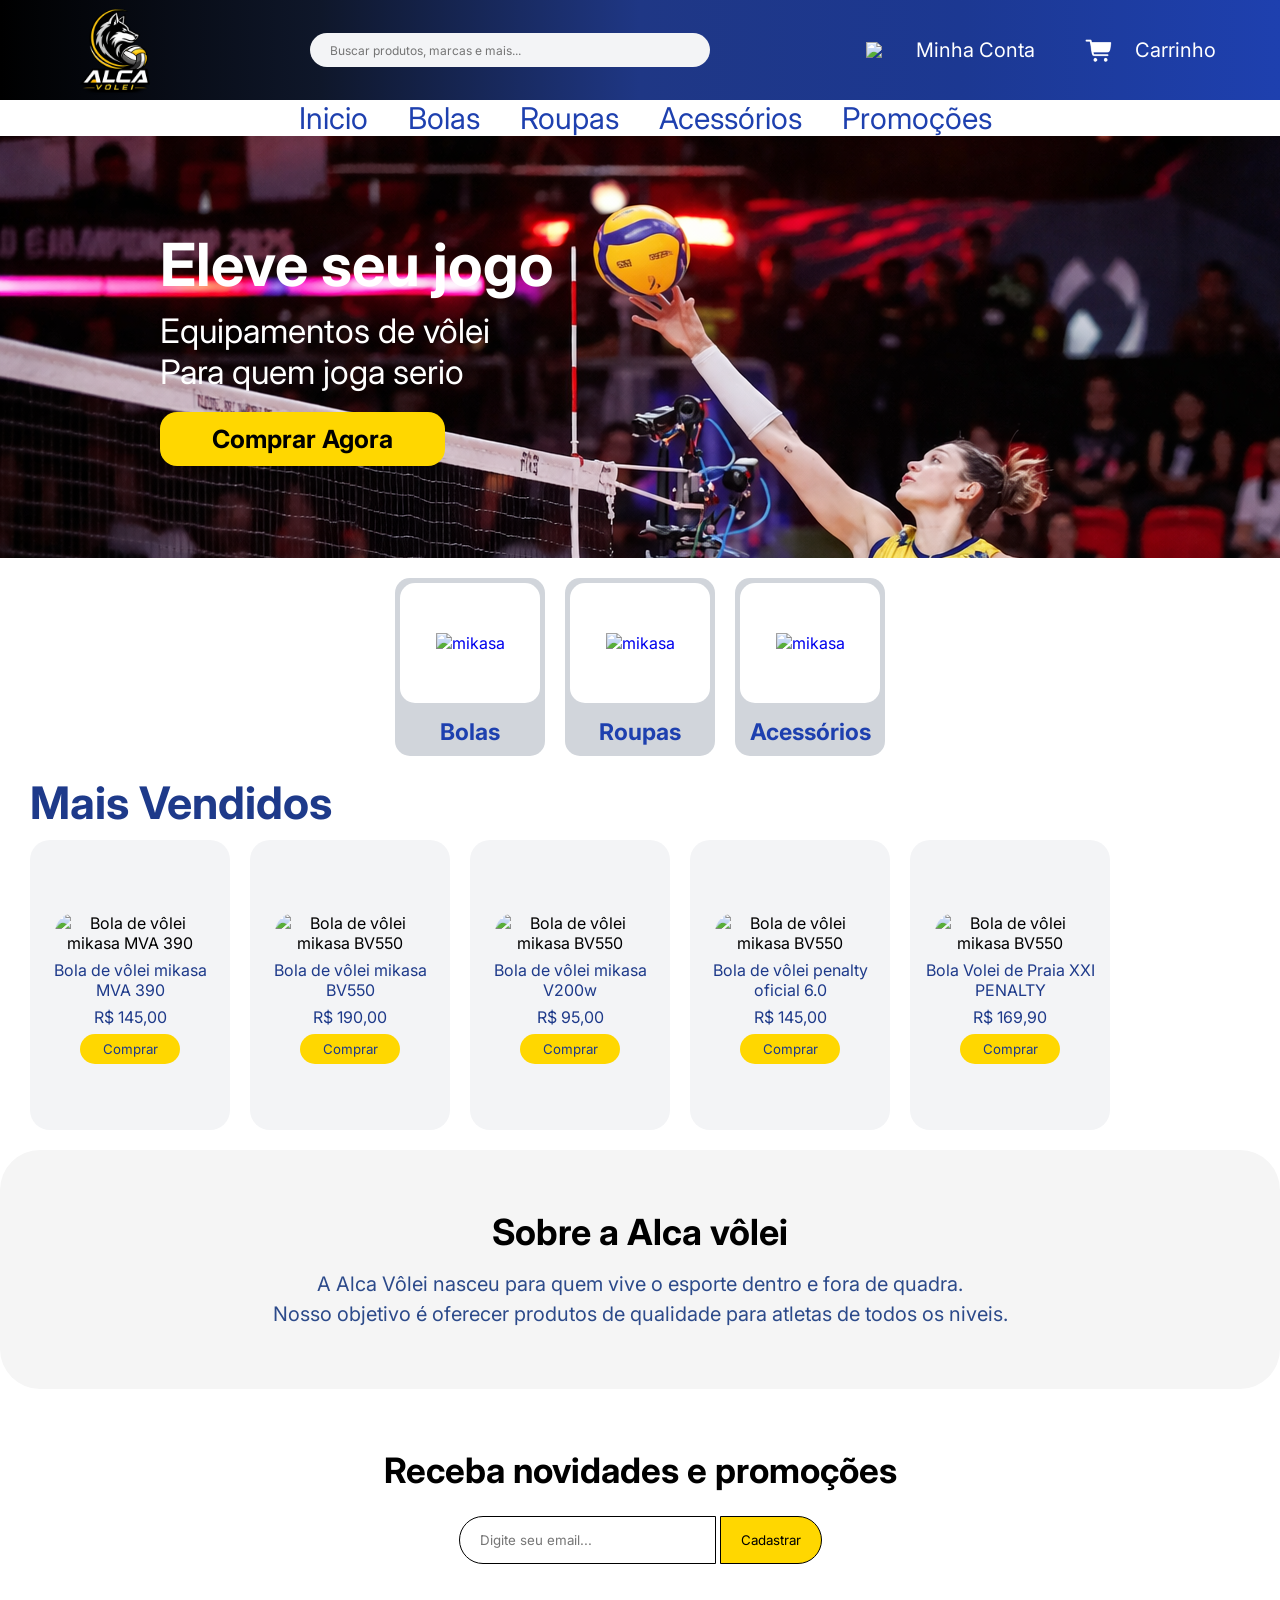
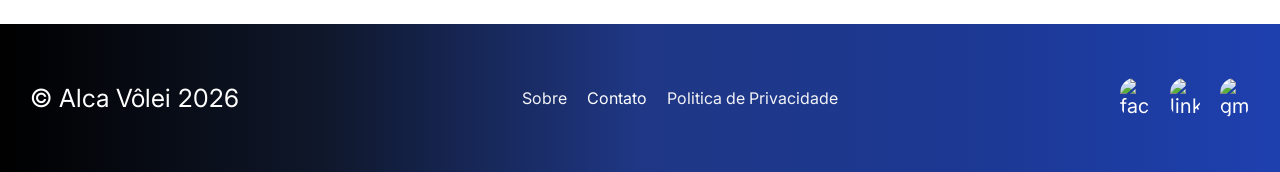
==== commit 78923e8e: "Adicionando a pagina sobre" ====
--- a/index.html
+++ b/index.html
@@ -8,12 +8,20 @@
 </head>
 <body>
     <header>
-        <img src="./img/logo-AlcaVolei.jpeg" alt="logo">
-        <div>
-            <input type="text" placeholder="Buscar produtos, marcas e mais...">
-            <a href="./pages/login.html"><button>👤 Conta</button></a>
-            <button>🛒 Carrinho</button>
-        </div>
+        <img class="logo" src="./img/AlcaVolei-Logo.png" alt="logo">
+            <div>
+                <input type="text" placeholder="Buscar produtos, marcas e mais...">
+            </div>
+            <div class="dados">
+                    <a href="./pages/login.html" class="links">
+                        <img src="https://img.icons8.com/m_rounded/512w/FFFFFF/person-male.png">
+                        <span>Minha Conta</span>
+                    </a>
+                    <a href="#" class="links">
+                        <img src="./img/icons-carrinho.png">
+                        <span>Carrinho</span>
+                    </a>
+            </div>
     </header>
     <main>
         <section>
@@ -22,7 +30,7 @@
                 <li><a href="./pages/bolas.html">Bolas</a></li>
                 <li><a href="./pages/roupas.html">Roupas</a></li>
                 <li><a href="./pages/acessorios.html">Acessórios</a></li>
-                <li><a href="">Promoções</a></li>
+                <li><a href="#">Promoções</a></li>
             </ul>
         </section>
         <section class="cartaz">
@@ -34,12 +42,12 @@
         </section>
         <section class="categorias-atalho">
             <a href="./pages/bolas.html">
-                    <div class="card-categoria">
-                        <div class="fotoContainer">
-                            <img src="https://cdn.vnda.com.br/780x/mikasa/2023/03/03/09_41_13_867_bola_de_voleibol_mikasa_v350w_padrao_fivb_48014010_1_20200925120943.jpg?v=1677847273" alt="mikasa">
-                        </div>
-                        <p>Bolas</p>
+                <div class="card-categoria">
+                    <div class="fotoContainer">
+                        <img src="https://cdn.vnda.com.br/780x/mikasa/2023/03/03/09_41_13_867_bola_de_voleibol_mikasa_v350w_padrao_fivb_48014010_1_20200925120943.jpg?v=1677847273" alt="mikasa">
                     </div>
+                    <p>Bolas</p>
+                </div>
             </a>
             <a href="./pages/roupas.html">
                 <div class="card-categoria">
@@ -49,12 +57,14 @@
                     <p>Roupas</p>
                 </div>
             </a>
-            <a href="./pages/acessorios.html"><div class="card-categoria">
-                <div class="fotoContainer">
-                    <img src="https://m.media-amazon.com/images/I/71VRoeWnkaL._AC_UF1000,1000_QL80_.jpg" alt="mikasa">
+            <a href="./pages/acessorios.html">
+                <div class="card-categoria">
+                    <div class="fotoContainer">
+                        <img src="https://m.media-amazon.com/images/I/71VRoeWnkaL._AC_UF1000,1000_QL80_.jpg" alt="mikasa">
+                    </div>
+                    <p>Acessórios</p>
                 </div>
-                <p>Acessórios</p>
-            </div></a>
+            </a>
         </section>
         <section class="vitrine-destaque">
             <h2>Mais Vendidos</h2>
@@ -138,7 +148,7 @@
     <footer>
         <p class="alca">© Alca Vôlei 2026</p>
         <div class="paginas">
-            <p>Sobre</p>
+            <p><a href="./pages/sobre.html">Sobre</a></p>
             <p>Contato</p>
             <p><a href="https://www.amazon.com.br/gp/help/customer/display.html?nodeId=GX7NJQ4ZB8MHFRNJ&ld=NSGoogle&ldStackingCodes=NSGoogle&initialSessionID=147-3253742-1198221&pageName=BR:SD:SOA-others">Politica de Privacidade</a></p>
         </div>
--- a/css/style.css
+++ b/css/style.css
@@ -8,46 +8,58 @@
 }
 
 header {
-    background: linear-gradient(to right, #000000, #0f172a, #1E40AF);
+    background: linear-gradient(to right, #000, #0f172a, #1f3785, #1c3892 , #1E40AF);
     color: #FFFFFF;
     display: flex;
     flex-direction: row;
     justify-content: space-between;
     height: 100px;
     align-items: center;
-}
-
-header img {
+    padding: 10px 5%;
+}
+
+.logo {
     width: 100px;
+    padding-top: 15px;
 }
 
 header input {
+    width: 400px;
+    height: 34px;
+    border-radius: 50px;
+    margin-right: 10px;
+    font-size: 12px;
+    padding: 10px 20px;
     background-color: #F3F4F6;
     color: #1E40AF;
     border: none;
     cursor: pointer;
-}
-
-header button {
-    background-color: #F3F4F6;
-    color: #1E40AF;
-    border: none;
-    cursor: pointer;
-}
-
-header div button {
-    width: 205px;
-    height: 34px;
-    border-radius: 20px;
-    margin-right: 10px;
-}
-
-header div input {
-    width: 205px;
-    height: 34px;
-    border-radius: 20px;
-    margin-right: 10px;
-    font-size: 12px;
+    outline: none;
+}
+
+.dados {
+    display: flex;
+    gap: 50px;
+}
+
+.links {
+    display: flex;
+    align-items: center;
+    gap: 10px;
+    font-size: 20px;
+    cursor: pointer;
+    transition: 1.3;
+    color: #fff;
+    text-decoration: none;
+}
+
+.links:hover {
+    transform: scale(1.1);
+    opacity: 0.8;
+}
+
+.links img {
+    width: 30px;
 }
 
 ul {
@@ -290,7 +302,7 @@
 
 
 footer {
-    background-image: linear-gradient(to right, #1E40AF, #3B82F6);
+    background: linear-gradient(to right, #000, #0f172a, #1f3785, #1c3892 , #1E40AF);
     color: white;
     display: flex;
     flex-direction: row;
